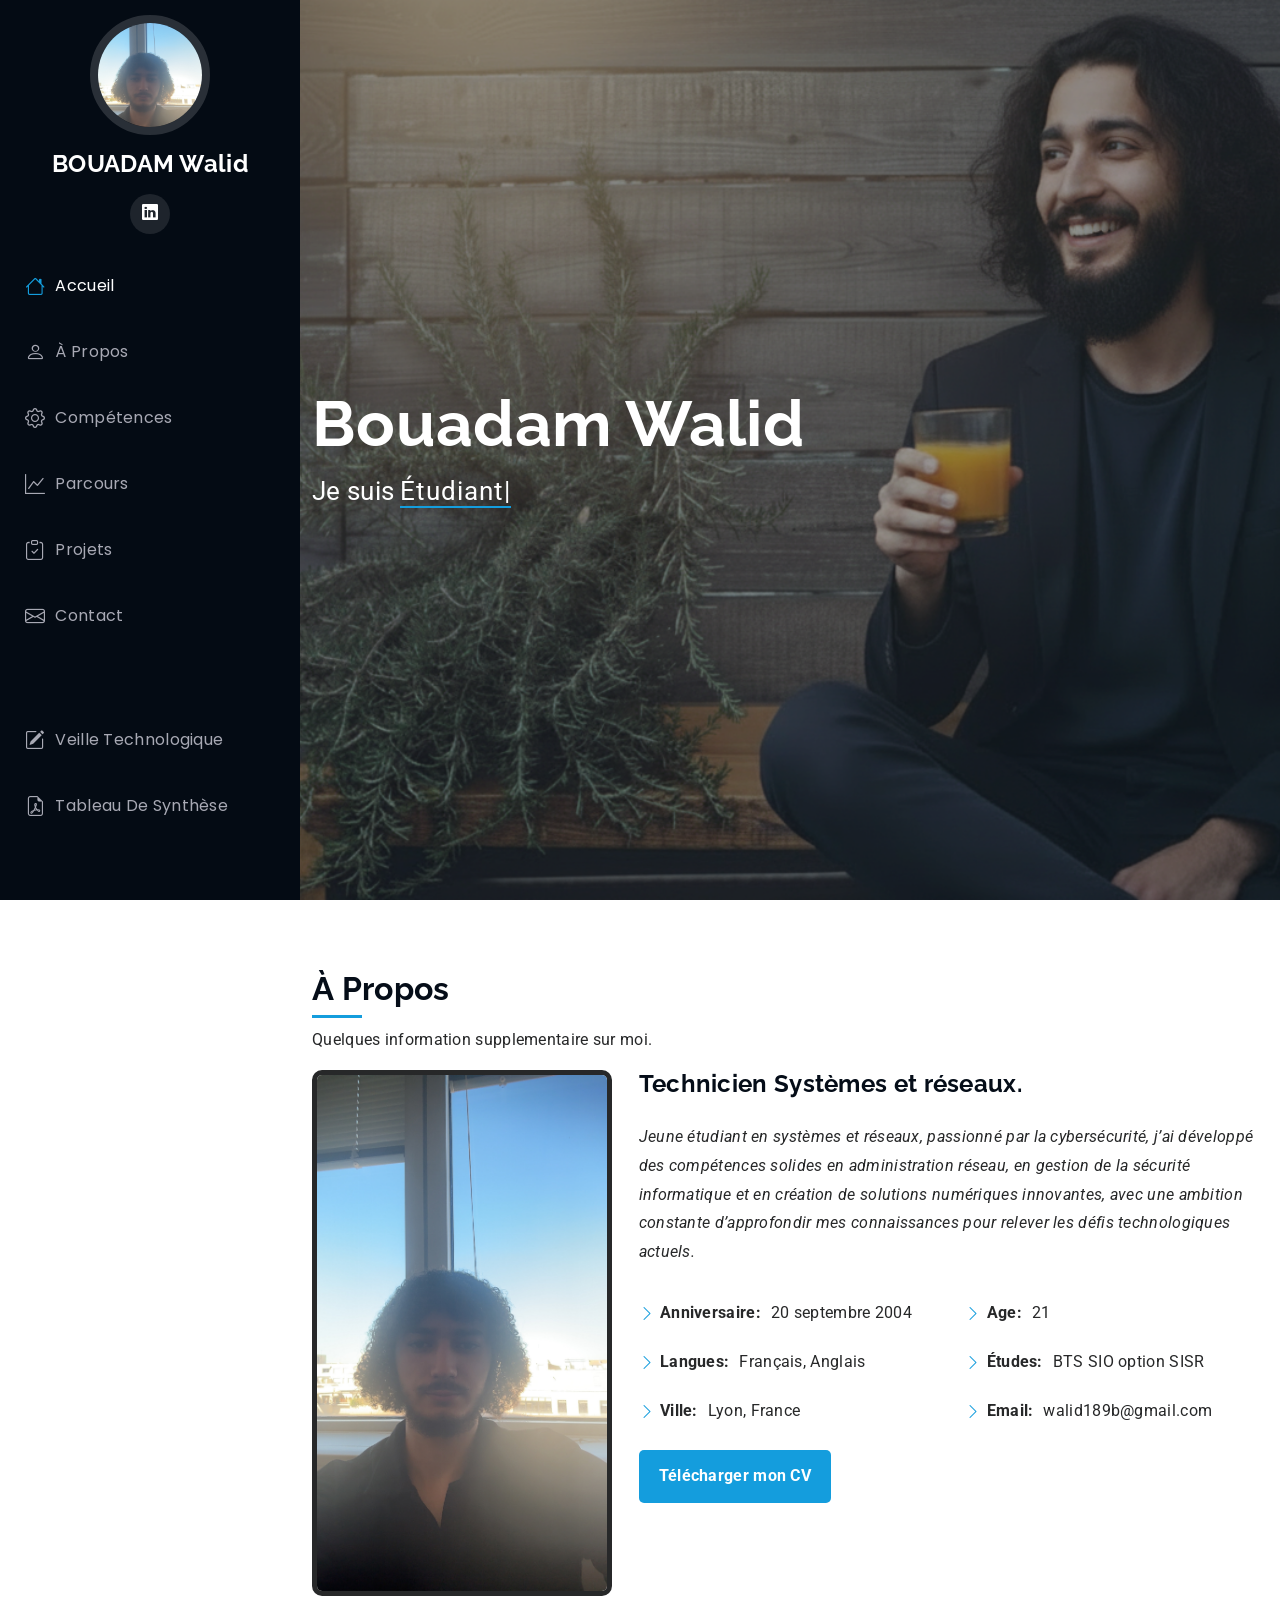
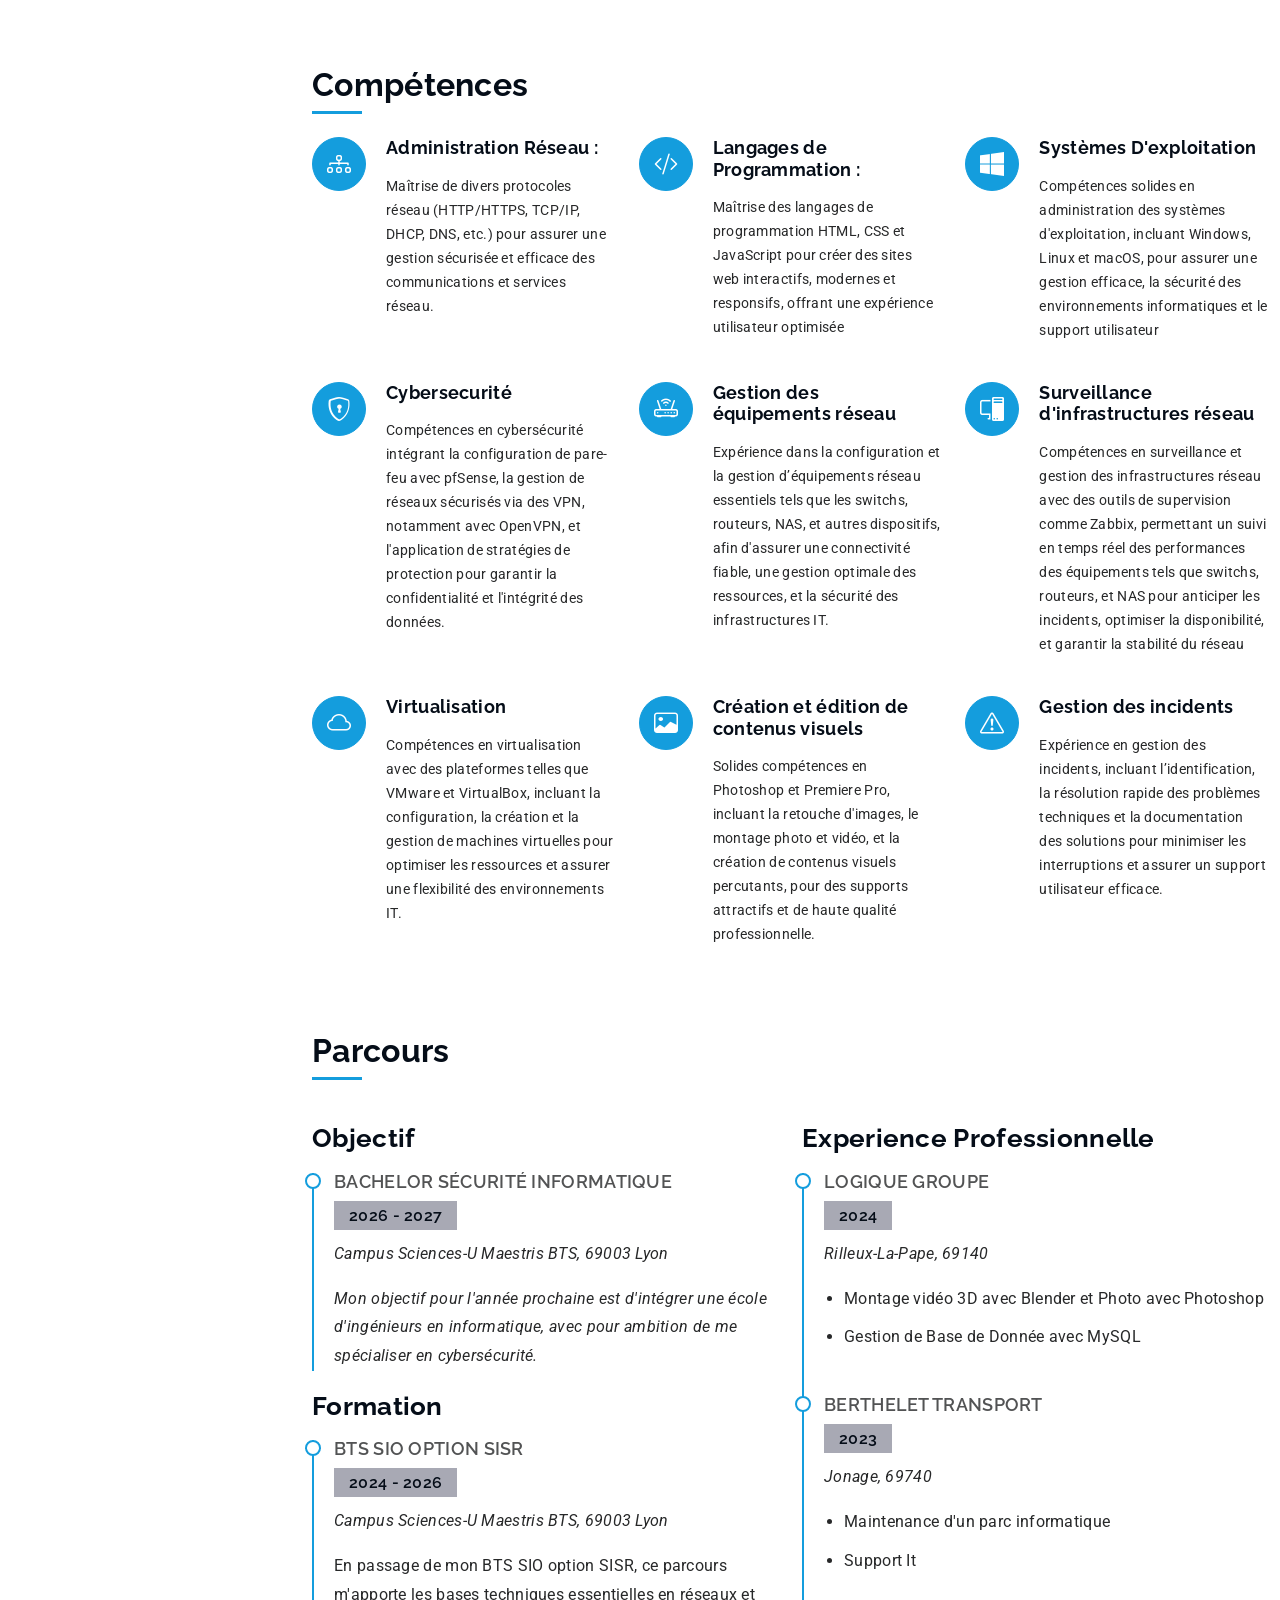
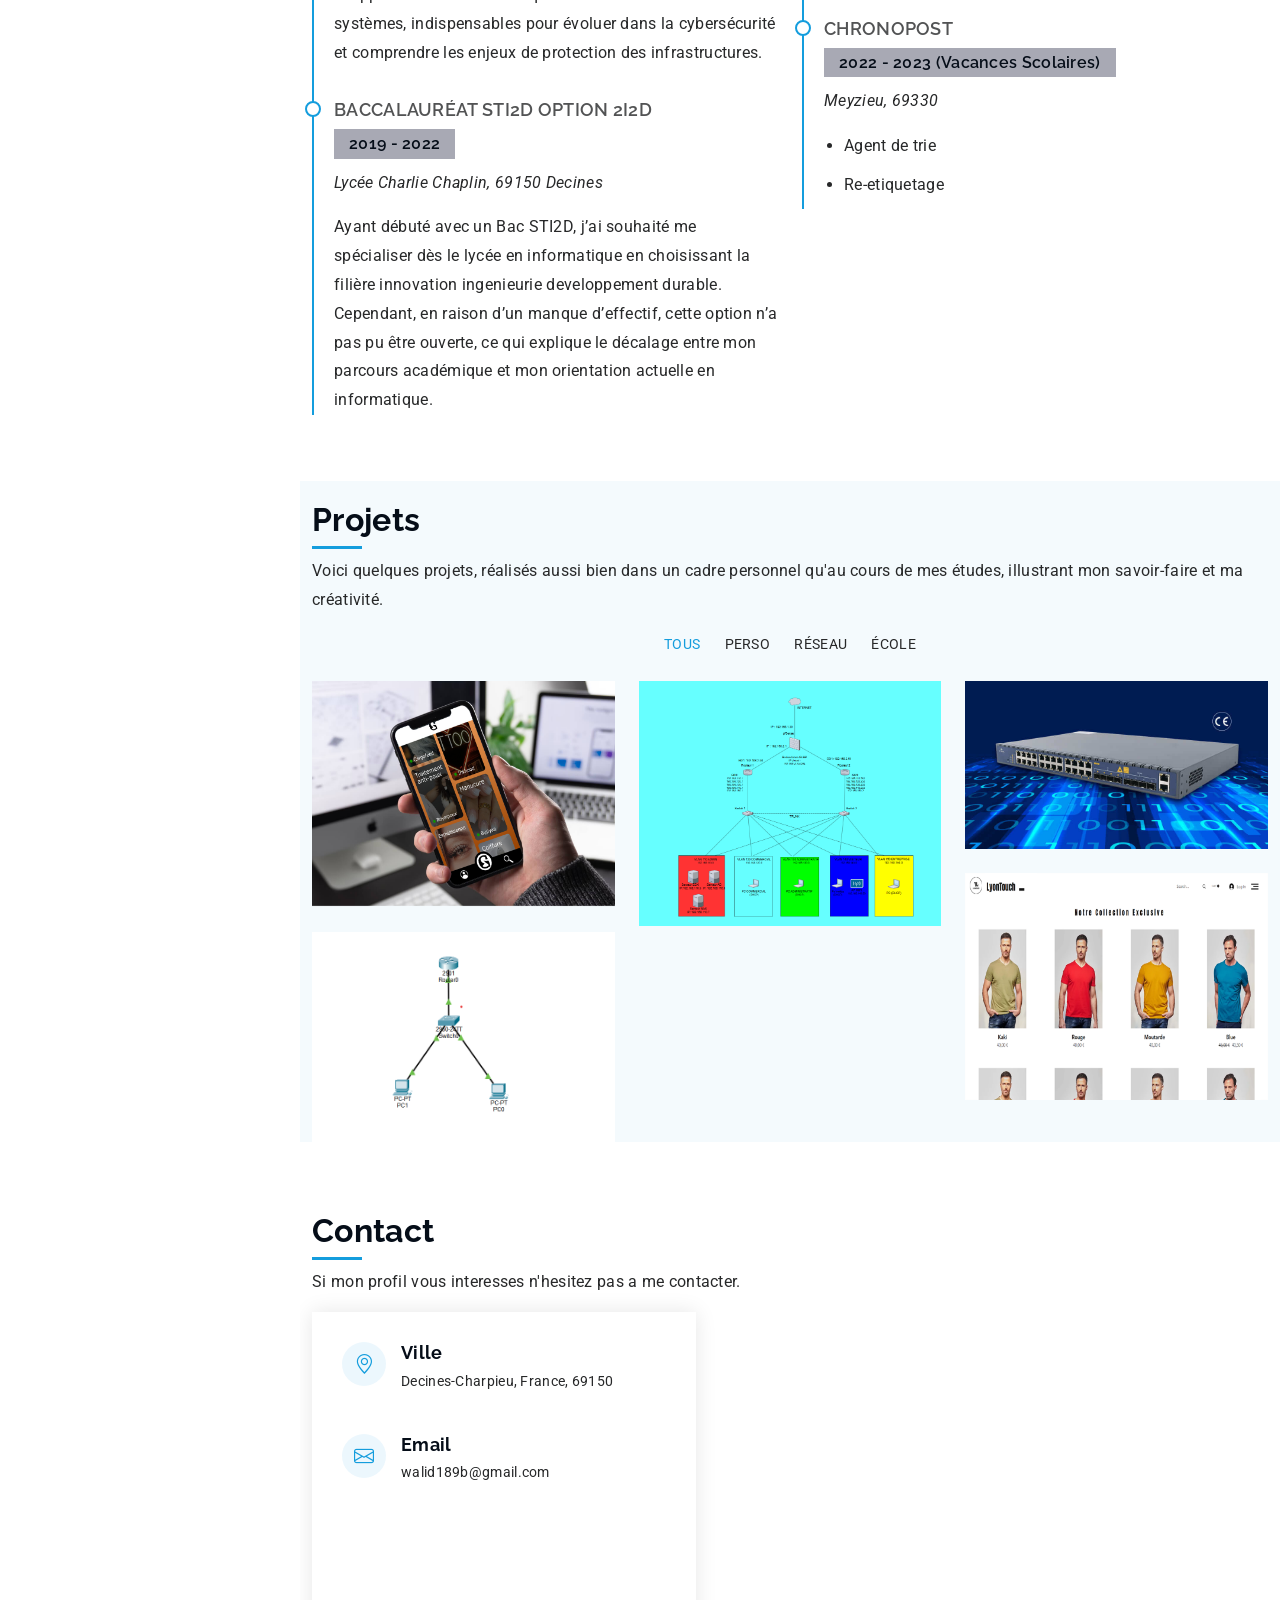
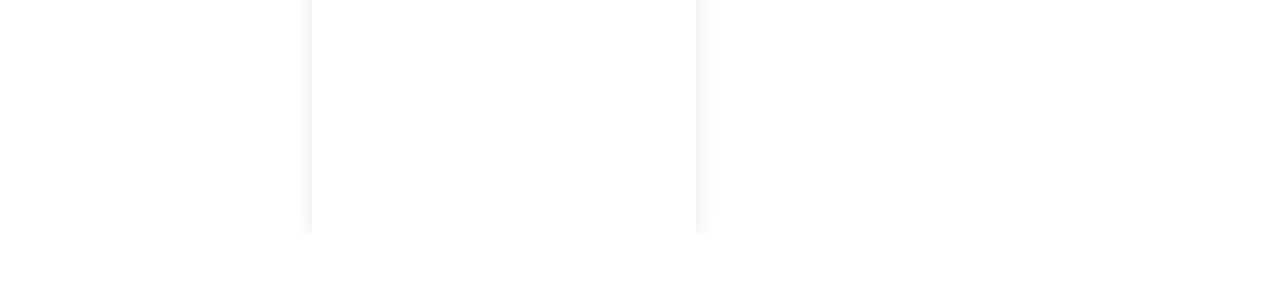
==== index.html @ 15c840f1 "Version finale et propre" ====
<!DOCTYPE html>
<html lang="en">

<head>
  <meta charset="utf-8">
  <meta content="width=device-width, initial-scale=1.0" name="viewport">
  <title>BOUADAM Walid - iPortfolio</title>
  <meta content="" name="description">
  <meta content="" name="keywords">

  <link href="assets/img/BW.jpg" rel="icon">
  <link href="assets/img/apple-touch-icon.png" rel="apple-touch-icon">

  <link href="https://fonts.googleapis.com" rel="preconnect">
  <link href="https://fonts.gstatic.com" rel="preconnect" crossorigin>
  <link href="https://fonts.googleapis.com/css2?family=Roboto:ital,wght@0,100;0,300;0,400;0,500;0,700;0,900;1,100;1,300;1,400;1,500;1,700;1,900&family=Poppins:ital,wght@0,100;0,200;0,300;0,400;0,500;0,600;0,700;0,800;0,900;1,100;1,200;1,300;1,400;1,500;1,600;1,700;1,800;1,900&family=Raleway:ital,wght@0,100;0,200;0,300;0,400;0,500;0,600;0,700;0,800;0,900;1,100;1,200;1,300;1,400;1,500;1,600;1,700;1,800;1,900&display=swap" rel="stylesheet">

  <link href="assets/vendor/bootstrap/css/bootstrap.min.css" rel="stylesheet">
  <link href="assets/vendor/bootstrap-icons/bootstrap-icons.css" rel="stylesheet">
  <link href="assets/vendor/aos/aos.css" rel="stylesheet">
  <link href="assets/vendor/glightbox/css/glightbox.min.css" rel="stylesheet">
  <link href="assets/vendor/swiper/swiper-bundle.min.css" rel="stylesheet">

  <link href="assets/css/main.css" rel="stylesheet">

  </head>

<body class="index-page">

  <header id="header" class="header dark-background d-flex flex-column">
    <i class="header-toggle d-xl-none bi bi-list"></i>

    <div class="profile-img">
      <img src="assets/img/IMG_1260.JPG" alt="Photo de profil Walid Bouadal" class="img-fluid rounded-circle">
    </div>

    <a href="index.html " class="logo d-flex align-items-center justify-content-center">
      <h1 class="sitename">BOUADAM Walid</h1>
    </a>

    <div class="social-links text-center">
     
      <a href="https://www.linkedin.com/in/walid-bouadam-8588a625a/" class="linkedin" target="_blankv"><i class="bi bi-linkedin"></i></a>
    </div>

    <nav id="navmenu" class="navmenu">
      <ul>
        <li><a href="#hero" class="active"><i class="bi bi-house navicon"></i>Accueil</a></li>
        <li><a href="#about"><i class="bi bi-person navicon"></i>À Propos</a></li>
        <li><a href="#services"><i class="bi bi-gear navicon"></i>Compétences</a></li>
        <li><a href="#resume"><i class="bi bi-graph-up navicon"></i>Parcours</a></li>
        <li><a href="#portfolio"><i class="bi bi-clipboard-check navicon"></i>Projets</a></li>
        <li><a href="#contact" class="active"><i class="bi bi-envelope navicon"></i> Contact</a></li>
        <br><br>
        <li><a href="TEST VEILLE.html" class="active"><i class="bi bi-pencil-square navicon"></i> Veille Technologique</a></li>
        <li><a href="assets/img/synthese.pdf.pdf" target="_blank"><i class="bi bi-file-earmark-pdf navicon"></i> Tableau De Synthèse</a></li>
      </ul>
    </nav>

  </header>

  <main class="main">

    <section id="hero" class="hero section dark-background">

      <img src="assets/img/Gemini_Generated_Image_hoxcr3hoxcr3hoxc.png" alt="" data-aos="fade-in" class="">

      <div class="container" data-aos="fade-up" data-aos-delay="100">
        <h2>Bouadam Walid</h2>
        <p>Je suis <span class="typed" data-typed-items="Étudiant, Technicien Réseau, Gamer,"></span><span class="typed-cursor typed-cursor--blink" aria-hidden="true"></span><span class="typed-cursor typed-cursor--blink" aria-hidden="true"></span></p>
      </div>

    </section><section id="about" class="about section">

      <div class="container section-title" data-aos="fade-up">
        <h2>À Propos</h2>
        <p>Quelques information supplementaire sur moi.</p>
      </div><div class="container" data-aos="fade-up" data-aos-delay="100">

        <div class="row gy-4 justify-content-center">
          <div class="col-lg-4">
            <img src="assets/img/IMG_1260.JPG" class="img-fluide" alt="Photo de Walid Bouadam">
          </div>
          <div class="col-lg-8 content">
            <h2>Technicien Systèmes et réseaux.</h2>
            <p class="fst-italic py-3">
              Jeune étudiant en systèmes et réseaux, passionné par la cybersécurité, j’ai développé des compétences solides en administration réseau, en gestion de la sécurité informatique et en création de solutions numériques innovantes, avec une ambition constante d’approfondir mes connaissances pour relever les défis technologiques actuels.
            </p>
            <div class="row">
              <div class="col-lg-6">
                <ul>
                  <li><i class="bi bi-chevron-right"></i> <strong>Anniversaire:</strong> <span>20 septembre 2004</span></li>
                  <li><i class="bi bi-chevron-right"></i> <strong>Langues:</strong> <span>Français, Anglais</span></li>
                  <li><i class="bi bi-chevron-right"></i> <strong>Ville:</strong> <span>Lyon, France</span></li>
                </ul>
                <div class="cv-container" >
                  <a href="assets/img/Cv BOUADAM Walid .pdf.pdf" download="assets/img/Cv BOUADAM Walid .pdf" target="_blank" class="download-btn">Télécharger mon CV</a>
                </div>
              </div>
              <div class="col-lg-6">
                <ul>
                  <li><i class="bi bi-chevron-right"></i> <strong>Age:</strong> <span>21</span></li>
                  <li><i class="bi bi-chevron-right"></i> <strong>Études:</strong> <span>BTS SIO option SISR</span></li>
                  <li><i class="bi bi-chevron-right"></i> <strong>Email:</strong> <span>walid189b@gmail.com</span></li>
                  <div class="cv-container">
                  </div>
                </ul>
              </div>
            </div>
            <p class="py-3">
              
            </p>
          </div>
        </div>

      </div>

    </section><section id="services" class="services section">

      <div class="container section-title" data-aos="fade-up">
        <h2>Compétences</h2>
        
      </div><div class="container">

        <div class="row gy-4">

          <div class="col-lg-4 col-md-6 service-item d-flex" data-aos="fade-up" data-aos-delay="100">
            <div class="icon flex-shrink-0"><i class="bi bi-diagram-3"></i></div>
            <div>
              <h4 class="title"><a class="stretched-link">Administration Réseau :</a></h4>
              <p class="description">Maîtrise de divers protocoles réseau (HTTP/HTTPS, TCP/IP, DHCP, DNS, etc.) pour assurer une gestion sécurisée et efficace des communications et services réseau. 
                </p>
            </div>
          </div>
          <div class="col-lg-4 col-md-6 service-item d-flex" data-aos="fade-up" data-aos-delay="200">
            <div class="icon flex-shrink-0"><i class="bi bi-code-slash"></i></div>
            <div>
              <h4 class="title"><a class="stretched-link">Langages de Programmation :</a></h4>
              <p class="description">Maîtrise des langages de programmation HTML, CSS et JavaScript pour créer des sites web interactifs, modernes et
                 responsifs, offrant une expérience utilisateur optimisée</p>
            </div>
          </div><div class="col-lg-4 col-md-6 service-item d-flex" data-aos="fade-up" data-aos-delay="300">
            <div class="icon flex-shrink-0"><i class="bi bi-windows"></i></div>
            <div>
              <h4 class="title"><a class="stretched-link">Systèmes D'exploitation</a></h4>
              <p class="description">Compétences solides en administration des systèmes d'exploitation, incluant Windows, Linux et macOS, 
                pour assurer une gestion efficace, la sécurité des environnements informatiques et le support utilisateur</p>
            </div>
          </div><div class="col-lg-4 col-md-6 service-item d-flex" data-aos="fade-up" data-aos-delay="400">
            <div class="icon flex-shrink-0"><i class="bi bi-shield-lock"></i></div>
            <div>
              <h4 class="title"><a class="stretched-link">Cybersecurité </a></h4>
              <p class="description">Compétences en cybersécurité intégrant la configuration de pare-feu avec pfSense, la gestion de réseaux sécurisés via des VPN, notamment avec OpenVPN, et l'application de stratégies de 
                protection pour garantir la confidentialité et l'intégrité des données.</p>
            </div>
          </div><div class="col-lg-4 col-md-6 service-item d-flex" data-aos="fade-up" data-aos-delay="500">
            <div class="icon flex-shrink-0"><i class="bi bi-router"></i></div>
            <div>
              <h4 class="title"><a class="stretched-link">Gestion des équipements réseau</a></h4>
              <p class="description">Expérience dans la configuration et la gestion d’équipements réseau essentiels tels que les switchs, routeurs, NAS, et autres dispositifs, afin d'assurer une connectivité fiable, 
                une gestion optimale des ressources, et la sécurité des infrastructures IT.</p>
            </div>
          </div><div class="col-lg-4 col-md-6 service-item d-flex" data-aos="fade-up" data-aos-delay="600">
            <div class="icon flex-shrink-0"><i class="bi bi-pc-display"></i></div>
            <div>
              <h4 class="title"><a class="stretched-link">Surveillance d'infrastructures réseau</a></h4>
              <p class="description">Compétences en surveillance et gestion des infrastructures réseau avec des outils de supervision comme Zabbix, permettant un suivi en temps réel des performances des équipements tels que switchs, 
                routeurs, et NAS pour anticiper les incidents, optimiser la disponibilité, et garantir la stabilité du réseau</p>
            </div>
          </div><div class="col-lg-4 col-md-6 service-item d-flex" data-aos="fade-up" data-aos-delay="500">
            <div class="icon flex-shrink-0"><i class="bi bi-cloud"></i></div>
            <div>
              <h4 class="title"><a class="stretched-link">Virtualisation</a></h4>
              <p class="description">Compétences en virtualisation avec des plateformes telles que VMware et VirtualBox, incluant la configuration, la création et la gestion de machines virtuelles pour optimiser les ressources et 
                assurer une flexibilité des environnements IT.</p>
            </div>
          </div><div class="col-lg-4 col-md-6 service-item d-flex" data-aos="fade-up" data-aos-delay="500">
            <div class="icon flex-shrink-0"><i class="bi bi-image"></i></div>
            <div>
              <h4 class="title"><a class="stretched-link">Création et édition de contenus visuels</a></h4>
              <p class="description">Solides compétences en Photoshop et Premiere Pro, incluant la retouche d'images, le montage photo et vidéo, et la création de contenus visuels percutants, pour des supports attractifs et de
                 haute qualité professionnelle.</p>
            </div>
          </div><div class="col-lg-4 col-md-6 service-item d-flex" data-aos="fade-up" data-aos-delay="500">
            <div class="icon flex-shrink-0"><i class="bi bi-exclamation-triangle"></i></div>
            <div>
              <h4 class="title"><a class="stretched-link">Gestion des incidents </a></h4>
              <p class="description">Expérience en gestion des incidents, incluant l’identification, la résolution rapide des problèmes techniques et la documentation des solutions pour minimiser les interruptions et 
                assurer un support utilisateur efficace.</p>
            </div>
          </div></div>

      </div>

    </section><section id="resume" class="resume section">

      <div class="container section-title" data-aos="fade-up">
        <h2>Parcours</h2>
        
      </div><div class="container">

        <div class="row">

          <div class="col-lg-6" data-aos="fade-up" data-aos-delay="100">
            <h3 class="resume-title">Objectif</h3>

            <div class="resume-item pb-0">
              <h4>Bachelor Sécurité Informatique</h4>
              <h5>2026 - 2027</h5>
              <p><em>Campus Sciences-U Maestris BTS, 69003 Lyon</em></p>
              <p><em>Mon objectif pour l'année prochaine est d'intégrer une école d'ingénieurs en informatique, avec pour ambition de me spécialiser en cybersécurité.</em></p>
              <ul>
                
              </ul>
            </div><h3 class="resume-title">Formation</h3>
            <div class="resume-item">
              <h4>BTS SIO Option SISR</h4>
              <h5>2024 - 2026</h5>
              <p><em>Campus Sciences-U Maestris BTS, 69003 Lyon</em></p>
              <p>En passage de mon BTS SIO option SISR, ce parcours m'apporte les bases techniques essentielles en réseaux et systèmes, indispensables pour évoluer dans la cybersécurité et comprendre les enjeux de protection des infrastructures.</p>
            </div><div class="resume-item">
              <h4>Baccalauréat STI2D option 2I2D</h4>
              <h5>2019 - 2022</h5>
              <p><em>Lycée Charlie Chaplin, 69150 Decines</em></p>
              <p>Ayant débuté avec un Bac STI2D, j’ai souhaité me spécialiser dès le lycée en informatique en choisissant la filière innovation ingenieurie developpement durable. Cependant, en raison d’un manque d’effectif, cette option n’a pas pu être ouverte, ce qui explique le décalage entre mon parcours académique et mon orientation actuelle en informatique.</p>
            </div></div>

          <div class="col-lg-6" data-aos="fade-up" data-aos-delay="200">
            <h3 class="resume-title">Experience Professionnelle</h3>
            <div class="resume-item">
              <h4>Logique groupe </h4>
              <h5>2024</h5>
              <p><em>Rilleux-La-Pape, 69140</em></p>
              <ul>
                <li>Montage vidéo 3D avec Blender et Photo avec Photoshop</li>
                
                <li>Gestion de Base de Donnée avec MySQL</li>
               
              </ul>
            </div><div class="resume-item">
              <h4>Berthelet Transport</h4>
              <h5>2023</h5>
              <p><em>Jonage, 69740</em></p>
              <ul>
                <li>Maintenance d'un parc informatique</li>
                <li>Support It</li>
               
              </ul>
            </div><div class="resume-item">
              <h4>Chronopost</h4>
              <h5>2022 - 2023 (Vacances Scolaires) </h5>
              <p><em>Meyzieu, 69330</em></p>
              <ul>
                <li>Agent de trie</li>
                <li>Re-etiquetage</li>
               
              </ul>
            </div></div>

        </div>

      </div>

    </section><section id="portfolio" class="portfolio section light-background">

      <div class="container section-title" data-aos="fade-up">
        <h2>Projets</h2>
        <p>Voici quelques projets, réalisés aussi bien dans un cadre personnel qu'au cours de mes études, illustrant mon savoir-faire et ma créativité.</p>
      </div><div class="container">

        <div class="isotope-layout" data-default-filter="*" data-layout="masonry" data-sort="original-order">

          <ul class="portfolio-filters isotope-filters" data-aos="fade-up" data-aos-delay="100">
            <li data-filter="*" class="filter-active">Tous</li>
            <li data-filter=".filter-app">Perso</li>
            <li data-filter=".filter-product">Réseau</li>
            <li data-filter=".filter-books">École</li>
          </ul><div class="row gy-4 isotope-container" data-aos="fade-up" data-aos-delay="200">

            <div class="col-lg-4 col-md-6 portfolio-item isotope-item filter-app">
              <div class="portfolio-content h-100">
                <img src="assets/img/gendaaa.png" class="img-fluid" alt="">
                <div class="portfolio-info">
                  <h4>Perso</h4>
                  <p>Développement d'une application mobile de réservation de préstation en ligne.</p>
                  <a href="assets/img/portfolio/app-1.jpg" title="App 1" data-gallery="portfolio-gallery-app" class="glightbox preview-link"></a>
                  <a href="projet-0.html" title="More Details" class="details-link"><i class="bi bi-link-45deg"></i></a>
                </div>
              </div>
            </div><div class="col-lg-4 col-md-6 portfolio-item isotope-item filter-product">
              <div class="portfolio-content h-100">
                <img src="assets/img/pfSense.png" class="img-fluid" alt="">
                <div class="portfolio-info">
                  <h4>Réseau</h4>
                  <p> Configuration d'une infrastructure réseau dans le cadre du projet E5.</p>
                  <a href="assets/img/portfolio/product-1.jpg" title="Product 1" data-gallery="portfolio-gallery-product" class="glightbox preview-link"></a>
                  <a href="projet-1.html" title="More Details" class="details-link"><i class="bi bi-link-45deg"></i></a>
                </div>
              </div>
            </div><div class="col-lg-4 col-md-6 portfolio-item isotope-item filter-product">
              <div class="portfolio-content h-100">
                <img src="assets/img/routeur.jpg" class="img-fluid" alt="">
                <div class="portfolio-info">
                  <h4>Administration Réseaux Cisco</h4>
                  <p>Configuration de switches et routeurs : VLANs, routage inter-VLAN et sécurisation des ports.</p>
                  <a href="assets/img/portfolio/books-1.jpg" title="Cisco" data-gallery="portfolio-gallery-product" class="glightbox preview-link"></a>
                  <a href="projet-2.html" title="More Details" class="details-link"><i class="bi bi-link-45deg"></i></a>
                </div>
              </div>
            </div><div class="col-lg-4 col-md-6 portfolio-item isotope-item filter-books">
              <div class="portfolio-content h-100">
                <img src="assets/img/lyontouch.png" class="img-fluid" alt="">
                <div class="portfolio-info">
                  <h4>École</h4>
                  <p>Réalisation d'un site web fonctionnel dans le cadre du Workshop de l'année dernière.</p>
                  <a href="assets/img/portfolio/books-2.jpg" title="LyonTouch" data-gallery="portfolio-gallery-book" class="glightbox preview-link"></a>
                  <a href="projet-4.html" title="More Details" class="details-link"><i class="bi bi-link-45deg"></i></a>
                </div>
              </div>
            </div><div class="col-lg-4 col-md-6 portfolio-item isotope-item filter-product">
              <div class="portfolio-content h-100">
                <img src="assets/img/reseeau.png" class="img-fluid" alt="">
                <div class="portfolio-info">
                  <h4>Services & Sécurité réseau</h4>
                  <p>Implémentation du DHCP, sécurisation des accès via SSH et filtrage par ACL.</p>
                  <a href="assets/img/portfolio/app-3.jpg" title="Sécurité" data-gallery="portfolio-gallery-product" class="glightbox preview-link"></a>
                  <a href="projet-5.html" title="More Details" class="details-link"><i class="bi bi-link-45deg"></i></a>
                </div>
              </div>
            </div></div></div>

      </div>

    </section><section id="contact" class="contact section">

      <div class="container section-title" data-aos="fade-up">
        <h2>Contact</h2>
        <p>Si mon profil vous interesses n'hesitez pas a me contacter.</p>
      </div><div class="container" data-aos="fade-up" data-aos-delay="100">

        <div class="row gy-4">

          <div class="col-lg-5">

            <div class="info-wrap">
              <div class="info-item d-flex" data-aos="fade-up" data-aos-delay="200">
                <i class="bi bi-geo-alt flex-shrink-0"></i>
                <div>
                  <h3>Ville</h3>
                  <p>Decines-Charpieu, France, 69150</p>
                </div>
              </div><div class="info-item d-flex" data-aos="fade-up" data-aos-delay="400">
                <i class="bi bi-envelope flex-shrink-0"></i>
                <div>
                  <h3>Email </h3>
                  <p>walid189b@gmail.com</p>
                </div>
              </div><iframe src="https://www.google.com/maps/embed?pb=!1m18!1m12!1m3!1d54785.617027147695!2d4.917753898059812!3d45.77596981139274!2m3!1f0!2f0!3f0!3m2!1i1024!2i768!4f13.1!3m3!1m2!1s0x47f4c0cae9da36e3%3A0x408ab2ae4bb18b0!2s69150%20D%C3%A9cines-Charpieu!5e1!3m2!1sfr!2sfr!4v1730113443200!5m2!1sfr!2sfr" frameborder="0" style="border:0; width: 100%; height: 270px;" allowfullscreen="" loading="lazy" referrerpolicy="no-referrer-when-downgrade"></iframe>
            </div>
          </div>

        </div>

      </div>

    </section></main>

  <a href="#" id="scroll-top" class="scroll-top d-flex align-items-center justify-content-center"><i class="bi bi-arrow-up-short"></i></a>

  <div id="preloader"></div>

  <script src="assets/vendor/bootstrap/js/bootstrap.bundle.min.js"></script>
  <script src="assets/vendor/php-email-form/validate.js"></script>
  <script src="assets/vendor/aos/aos.js"></script>
  <script src="assets/vendor/typed.js/typed.umd.js"></script>
  <script src="assets/vendor/purecounter/purecounter_vanilla.js"></script>
  <script src="assets/vendor/waypoints/noframework.waypoints.js"></script>
  <script src="assets/vendor/glightbox/js/glightbox.min.js"></script>
  <script src="assets/vendor/imagesloaded/imagesloaded.pkgd.min.js"></script>
  <script src="assets/vendor/isotope-layout/isotope.pkgd.min.js"></script>
  <script src="assets/vendor/swiper/swiper-bundle.min.js"></script>

  <script src="assets/js/main.js"></script>

</body>

</html>
---- assets/css/main.css ----
/**
* Template Name: iPortfolio
* Template URL: https://bootstrapmade.com/iportfolio-bootstrap-portfolio-websites-template/
* Updated: Jun 29 2024 with Bootstrap v5.3.3
* Author: BootstrapMade.com
* License: https://bootstrapmade.com/license/
*/

/*--------------------------------------------------------------
# Font & Color Variables
# Help: https://bootstrapmade.com/color-system/
--------------------------------------------------------------*/
/* Fonts */
:root {
  --default-font: "Roboto",  system-ui, -apple-system, "Segoe UI", Roboto, "Helvetica Neue", Arial, "Noto Sans", "Liberation Sans", sans-serif, "Apple Color Emoji", "Segoe UI Emoji", "Segoe UI Symbol", "Noto Color Emoji";
  --heading-font: "Raleway",  sans-serif;
  --nav-font: "Poppins",  sans-serif;
}

/* Global Colors - The following color variables are used throughout the website. Updating them here will change the color scheme of the entire website */
:root { 
  --background-color: #ffffff; /* Background color for the entire website, including individual sections */
  --default-color: #272829; /* Default color used for the majority of the text content across the entire website */
  --heading-color: #050d18; /* Color for headings, subheadings and title throughout the website */
  --accent-color: #149ddd; /* Accent color that represents your brand on the website. It's used for buttons, links, and other elements that need to stand out */
  --surface-color: #ffffff; /* The surface color is used as a background of boxed elements within sections, such as cards, icon boxes, or other elements that require a visual separation from the global background. */
  --contrast-color: #ffffff; /* Contrast color for text, ensuring readability against backgrounds of accent, heading, or default colors. */
}

/* Nav Menu Colors - The following color variables are used specifically for the navigation menu. They are separate from the global colors to allow for more customization options */
:root {
  --nav-color: #a8a9b4;  /* The default color of the main navmenu links */
  --nav-hover-color: #ffffff; /* Applied to main navmenu links when they are hovered over or active */
  --nav-mobile-background-color: #040b14; /* Used as the background color for mobile navigation menu */
  --nav-dropdown-background-color: #040b14; /* Used as the background color for dropdown items that appear when hovering over primary navigation items */
  --nav-dropdown-color: #a8a9b4; /* Used for navigation links of the dropdown items in the navigation menu. */
  --nav-dropdown-hover-color: #ffffff; /* Similar to --nav-hover-color, this color is applied to dropdown navigation links when they are hovered over. */
}

/* Color Presets - These classes override global colors when applied to any section or element, providing reuse of the sam color scheme. */

.light-background {
  --background-color: #f4fafd;
  --surface-color: #ffffff;
}

.dark-background {
  --background-color: #040b14;
  --default-color: #ffffff;
  --heading-color: #ffffff;
  --surface-color: #151f2b;
  --contrast-color: #ffffff;
}

/* Smooth scroll */
:root {
  scroll-behavior: smooth;
}

/*--------------------------------------------------------------
# General Styling & Shared Classes
--------------------------------------------------------------*/
body {
  color: var(--default-color);
  background-color: var(--background-color);
  font-family: var(--default-font);
}

a {
  color: var(--accent-color);
  text-decoration: none;
  transition: 0.3s;
}

a:hover {
  color: color-mix(in srgb, var(--accent-color), transparent 25%);
  text-decoration: none;
}

h1,
h2,
h3,
h4,
h5,
h6 {
  color: var(--heading-color);
  font-family: var(--heading-font);
}

/* PHP Email Form Messages
------------------------------*/
.php-email-form .error-message {
  display: none;
  background: #df1529;
  color: #ffffff;
  text-align: left;
  padding: 15px;
  margin-bottom: 24px;
  font-weight: 600;
}

.php-email-form .sent-message {
  display: none;
  color: #ffffff;
  background: #059652;
  text-align: center;
  padding: 15px;
  margin-bottom: 24px;
  font-weight: 600;
}

.php-email-form .loading {
  display: none;
  background: var(--surface-color);
  text-align: center;
  padding: 15px;
  margin-bottom: 24px;
}

.php-email-form .loading:before {
  content: "";
  display: inline-block;
  border-radius: 50%;
  width: 24px;
  height: 24px;
  margin: 0 10px -6px 0;
  border: 3px solid var(--accent-color);
  border-top-color: var(--surface-color);
  animation: php-email-form-loading 1s linear infinite;
}

@keyframes php-email-form-loading {
  0% {
    transform: rotate(0deg);
  }

  100% {
    transform: rotate(360deg);
  }
}

/*--------------------------------------------------------------
# Global Header
--------------------------------------------------------------*/
.header {
  color: var(--default-color);
  background-color: var(--background-color);
  position: fixed;
  top: 0;
  left: 0;
  bottom: 0;
  padding: 0 15px;
  width: 300px;
  transition: all ease-in-out 0.3s;
  overflow-y: auto;
  z-index: 997;
  
}

.header .profile-img img {
  margin: 15px auto;
  display: block;
  width: 120px;
  border-radius: 50%;
  border: 8px solid color-mix(in srgb, var(--default-color), transparent 85%);
  object-fit: cover; 

}

.header .logo {
  line-height: 1;
  margin-bottom: 15px;
}

.header .logo img {
  max-height: 32px;
  margin-right: 8px;
}

.header .logo h1 {
  font-size: 24px;
  margin: 0;
  font-weight: 700;
  color: var(--heading-color);
}

.header .social-links {
  margin: 0 0 20px 0;
}

.header .social-links a {
  font-size: 16px;
  display: inline-flex;
  align-items: center;
  justify-content: center;
  background: color-mix(in srgb, var(--default-color), transparent 90%);
  color: var(--default-color);
  margin: 0 2px;
  border-radius: 50%;
  text-align: center;
  width: 40px;
  height: 40px;
  transition: 0.3s;
}

.header .social-links a:hover {
  color: var(--contrast-color);
  background: var(--accent-color);
}

@media (min-width: 1200px) {

  .header~main,
  .header~#footer {
    margin-left: 300px;
  }
}

@media (max-width: 1199px) {
  .header {
    left: -100%;
  }
}

.header.header-show {
  left: 0;
}

.header .header-toggle {
  color: var(--contrast-color);
  background-color: var(--accent-color);
  font-size: 22px;
  display: flex;
  align-items: center;
  justify-content: center;
  width: 40px;
  height: 40px;
  border-radius: 50%;
  cursor: pointer;
  position: fixed;
  top: 15px;
  right: 15px;
  z-index: 9999;
  transition: background-color 0.3s;
}

.header .header-toggle:hover {
  color: var(--contrast-color);
  background-color: color-mix(in srgb, var(--accent-color) 90%, white 15%);
}

/*--------------------------------------------------------------
# Navigation Menu
--------------------------------------------------------------*/
.mobile-nav-toggle {
  display: none;
}

.navmenu {
  padding: 0;
  z-index: 9997;
}

.navmenu ul {
  list-style: none;
  padding: 0 0 20px 0;
  margin: 0;
}

.navmenu a,
.navmenu a:focus {
  color: var(--nav-color);
  padding: 15px 10px;
  font-family: var(--nav-font);
  font-size: 16px;
  font-weight: 400;
  display: flex;
  align-items: center;
  white-space: nowrap;
  transition: 0.3s;
  width: 100%;
}

.navmenu a .navicon,
.navmenu a:focus .navicon {
  font-size: 20px;
  margin-right: 10px;
}

.navmenu a .toggle-dropdown,
.navmenu a:focus .toggle-dropdown {
  font-size: 12px;
  line-height: 0;
  margin-left: auto;
  width: 30px;
  height: 30px;
  display: flex;
  align-items: center;
  justify-content: center;
  border-radius: 50%;
  transition: 0.3s;
  flex-shrink: 0;
  background-color: color-mix(in srgb, var(--accent-color), transparent 90%);
}

.navmenu a .toggle-dropdown:hover,
.navmenu a:focus .toggle-dropdown:hover {
  background-color: var(--accent-color);
  color: var(--contrast-color);
}

.navmenu a:hover,
.navmenu .active,
.navmenu .active:focus {
  color: var(--nav-hover-color);
}

.navmenu a:hover .navicon,
.navmenu .active .navicon,
.navmenu .active:focus .navicon {
  color: var(--accent-color);
}

.navmenu .active .toggle-dropdown,
.navmenu .active:focus .toggle-dropdown {
  background-color: var(--accent-color);
  color: var(--contrast-color);
  transform: rotate(180deg);
}

.navmenu .dropdown {
  display: block;
}

.navmenu .dropdown a,
.navmenu .dropdown a:focus {
  color: --nav-dropdown-color;
}

.navmenu .dropdown a:hover,
.navmenu .dropdown .active,
.navmenu .dropdown .active:focus {
  color: var(--nav-dropdown-hover-color);
}

.navmenu .dropdown ul {
  position: static;
  display: none;
  z-index: 99;
  padding: 5px 10px;
  margin: 5px 10px;
  background-color: var(--nav-dropdown-background-color);
  border: 1px solid color-mix(in srgb, var(--default-color), transparent 90%);
  box-shadow: none;
  transition: all 0.5s ease-in-out;
}

.navmenu .dropdown ul ul {
  background-color: rgba(33, 37, 41, 0.1);
}

.navmenu .dropdown>.dropdown-active {
  display: block;
  background-color: rgba(33, 37, 41, 0.03);
}

/*--------------------------------------------------------------
# Global Footer
--------------------------------------------------------------*/
.footer {
  color: var(--default-color);
  background-color: var(--background-color);
  font-size: 14px;
  
  position: relative;
  border-top: 1px solid color-mix(in srgb, var(--default-color), transparent 90%);
}

.footer .copyright p {
  margin-bottom: 0;
}

.footer .credits {
  margin-top: 4px;
  font-size: 13px;
  text-align: center;
}

/*--------------------------------------------------------------
# Preloader
--------------------------------------------------------------*/
#preloader {
  position: fixed;
  inset: 0;
  z-index: 999999;
  overflow: hidden;
  background: var(--background-color);
  transition: all 0.6s ease-out;
}

#preloader:before {
  content: "";
  position: fixed;
  top: calc(50% - 30px);
  left: calc(50% - 30px);
  border: 6px solid #ffffff;
  border-color: var(--accent-color) transparent var(--accent-color) transparent;
  border-radius: 50%;
  width: 60px;
  height: 60px;
  animation: animate-preloader 1.5s linear infinite;
}

@keyframes animate-preloader {
  0% {
    transform: rotate(0deg);
  }

  100% {
    transform: rotate(360deg);
  }
}

/*--------------------------------------------------------------
# Scroll Top Button
--------------------------------------------------------------*/
.scroll-top {
  position: fixed;
  visibility: hidden;
  opacity: 0;
  right: 15px;
  bottom: -15px;
  z-index: 99999;
  background-color: var(--accent-color);
  width: 44px;
  height: 44px;
  border-radius: 50px;
  transition: all 0.4s;
}

.scroll-top i {
  font-size: 24px;
  color: var(--contrast-color);
  line-height: 0;
}

.scroll-top:hover {
  background-color: color-mix(in srgb, var(--accent-color), transparent 20%);
  color: var(--contrast-color);
}

.scroll-top.active {
  visibility: visible;
  opacity: 1;
  bottom: 15px;
}

/*--------------------------------------------------------------
# Disable aos animation delay on mobile devices
--------------------------------------------------------------*/
@media screen and (max-width: 768px) {
  [data-aos-delay] {
    transition-delay: 0 !important;
  }
}

/*--------------------------------------------------------------
# Global Page Titles & Breadcrumbs
--------------------------------------------------------------*/
.page-title {
  color: var(--default-color);
  background-color: var(--background-color);
  padding-top: 10px;
  position: relative;
  padding-top: 20px;
}

.page-title h1 {
  font-size: 24px;
  font-weight: 700;
}

.page-title .breadcrumbs ol {
  display: flex;
  flex-wrap: wrap;
  list-style: none;
  padding: 0;
  margin: 0;
  font-size: 14px;
  font-weight: 400;
}

.page-title .breadcrumbs ol li+li {
  padding-left: 10px;
}

.page-title .breadcrumbs ol li+li::before {
  content: "/";
  display: inline-block;
  padding-right: 10px;
  color: color-mix(in srgb, var(--default-color), transparent 70%);
}

/*--------------------------------------------------------------
# Global Sections
--------------------------------------------------------------*/
section,
.section {
  color: var(--default-color);
  background-color: var(--background-color);
  padding-top: 20px;
  margin-bottom: 50px;
 
  overflow: clip;
}

/*--------------------------------------------------------------
# Global Section Titles
--------------------------------------------------------------*/
.section-title {
  padding-bottom: 15px;
  position: relative;
}

.section-title h2 {
  font-size: 32px;
  font-weight: 700;
  padding-bottom: 10px;
  position: relative;
}

.section-title h2:after {
  content: "";
  position: absolute;
  display: block;
  width: 50px;
  height: 3px;
  background: var(--accent-color);
  left: 0;
  bottom: 0;
}

.section-title p {
  margin-bottom: 0;
}

/*--------------------------------------------------------------
# Hero Section
--------------------------------------------------------------*/
.hero {
  width: 100%;
  min-height: 100vh;
  position: relative;
  padding: 80px 0;
  display: flex;
  align-items: center;
  justify-content: center;
}

.hero img {
  position: absolute;
  inset: 0;
  display: block;
  width: 100%;
  height: 100%;
  object-fit: cover;
  z-index: 1;
}

.hero:before {
  content: "";
  background: color-mix(in srgb, var(--background-color), transparent 70%);
  position: absolute;
  inset: 0;
  z-index: 2;
}

.hero .container {
  position: relative;
  z-index: 3;
}

.hero h2 {
  margin: 0;
  font-size: 64px;
  font-weight: 700;
}

.hero p {
  margin: 5px 0 0 0;
  font-size: 26px;
}

.hero p span {
  letter-spacing: 1px;
  border-bottom: 2px solid var(--accent-color);
}

.hero .social-links {
  margin-top: 25px;
}

.hero .social-links a {
  font-size: 24px;
  display: inline-block;
  color: color-mix(in srgb, var(--default-color), transparent 50%);
  line-height: 1;
  margin-right: 20px;
  transition: 0.3s;
}

.hero .social-links a:hover {
  color: var(--accent-color);
}

@media (max-width: 768px) {
  .hero h2 {
    font-size: 32px;
  }

  .hero p {
    font-size: 20px;
  }
}

/*--------------------------------------------------------------
# About Section
--------------------------------------------------------------*/
.about .content h2 {
  font-weight: 700;
  font-size: 24px;
}

.about .content ul {
  list-style: none;
  padding: 0;
}

.about .content ul li {
  margin-bottom: 20px;
  display: flex;
  align-items: center;
}

.about .content ul strong {
  margin-right: 10px;
}

.about .content ul i {
  font-size: 16px;
  margin-right: 5px;
  color: var(--accent-color);
  line-height: 0;
}

/*--------------------------------------------------------------
# Stats Section
--------------------------------------------------------------*/
.stats .stats-item {
  padding: 30px;
  width: 100%;
}

.stats .stats-item i {
  color: var(--accent-color);
  display: block;
  font-size: 44px;
  float: left;
  line-height: 0;
}

.stats .stats-item .purecounter {
  color: var(--heading-color);
  font-size: 48px;
  line-height: 40px;
  display: block;
  font-weight: 700;
  margin-left: 60px;
}

.stats .stats-item p {
  color: color-mix(in srgb, var(--default-color), transparent 40%);
  padding: 15px 0 0 0;
  margin: 0 0 0 60px;
  font-family: var(--heading-font);
  font-size: 14px;
}

/*--------------------------------------------------------------
# Skills Section
--------------------------------------------------------------*/
.skills .progress {
  height: 60px;
  display: block;
  background: none;
  border-radius: 0;
}

.skills .progress .skill {
  color: var(--heading-color);
  padding: 0;
  margin: 0 0 6px 0;
  text-transform: uppercase;
  display: block;
  font-weight: 600;
  font-family: var(--heading-font);
}

.skills .progress .skill .val {
  float: right;
  font-style: normal;
}

.skills .progress-bar-wrap {
  background: color-mix(in srgb, var(--default-color), transparent 90%);
  height: 10px;
}

.skills .progress-bar {
  width: 1px;
  height: 10px;
  transition: 0.9s;
  background-color: var(--accent-color);
}

/*--------------------------------------------------------------
# Resume Section
--------------------------------------------------------------*/
.resume .resume-title {
  color: var(--heading-color);
  font-size: 26px;
  font-weight: 700;
  margin-top: 20px;
  margin-bottom: 20px;
}

.resume .resume-item {
  padding: 0 0 20px 20px;
  margin-top: -2px;
  border-left: 2px solid var(--accent-color);
  position: relative;
}

.resume .resume-item h4 {
  line-height: 18px;
  font-size: 18px;
  font-weight: 600;
  text-transform: uppercase;
  color: color-mix(in srgb, var(--default-color), transparent 20%);
  margin-bottom: 10px;
}

.resume .resume-item h5 {
  font-size: 16px;
  padding: 5px 15px;
  display: inline-block;
  font-weight: 600;
  margin-bottom: 10px;
  background-color: #a8a9b4;
}

.resume .resume-item ul {
  padding-left: 20px;
}

.resume .resume-item ul li {
  padding-bottom: 10px;
}

.resume .resume-item:last-child {
  padding-bottom: 0;
}

.resume .resume-item::before {
  content: "";
  position: absolute;
  width: 16px;
  height: 16px;
  border-radius: 50px;
  left: -9px;
  top: 0;
  background: var(--background-color);
  border: 2px solid var(--accent-color);
}

/*--------------------------------------------------------------
# Portfolio Section
--------------------------------------------------------------*/
.portfolio .portfolio-filters {
  padding: 0;
  margin: 0 auto 20px auto;
  list-style: none;
  text-align: center;
}

.portfolio .portfolio-filters li {
  cursor: pointer;
  display: inline-block;
  padding: 0;
  font-size: 14px;
  font-weight: 400;
  margin: 0 10px;
  line-height: 1;
  text-transform: uppercase;
  margin-bottom: 10px;
  transition: all 0.3s ease-in-out;
}

.portfolio .portfolio-filters li:hover,
.portfolio .portfolio-filters li.filter-active {
  color: var(--accent-color);
}

.portfolio .portfolio-filters li:first-child {
  margin-left: 0;
}

.portfolio .portfolio-filters li:last-child {
  margin-right: 0;
}

@media (max-width: 575px) {
  .portfolio .portfolio-filters li {
    font-size: 14px;
    margin: 0 5px;
  }
}

.portfolio .portfolio-content {
  position: relative;
  overflow: hidden;
}

.portfolio .portfolio-content img {
  transition: 0.3s;
}

.portfolio .portfolio-content .portfolio-info {
  opacity: 0;
  position: absolute;
  inset: 0;
  z-index: 3;
  transition: all ease-in-out 0.3s;
  background: rgba(0, 0, 0, 0.6);
  padding: 15px;
}

.portfolio .portfolio-content .portfolio-info h4 {
  font-size: 14px;
  padding: 5px 10px;
  font-weight: 400;
  color: #ffffff;
  display: inline-block;
  background-color: var(--accent-color);
}

.portfolio .portfolio-content .portfolio-info p {
  position: absolute;
  bottom: 38px;
  text-align: center;
  display: inline-block;
  left: 0;
  right: 0;
  font-size: 20px;
  font-weight: 400;
  color: rgba(255, 255, 255, 0.8);
}

.portfolio .portfolio-content .portfolio-info .preview-link,
.portfolio .portfolio-content .portfolio-info .details-link {
  position: absolute;
  left: calc(50% - 40px);
  font-size: 26px;
  top: calc(50% - 14px);
  color: #fff;
  transition: 0.3s;
  line-height: 1.2;
}

.portfolio .portfolio-content .portfolio-info .preview-link:hover,
.portfolio .portfolio-content .portfolio-info .details-link:hover {
  color: var(--accent-color);
}

.portfolio .portfolio-content .portfolio-info .details-link {
  left: 50%;
  font-size: 34px;
  line-height: 0;
}

.portfolio .portfolio-content:hover .portfolio-info {
  opacity: 1;
}

.portfolio .portfolio-content:hover img {
  transform: scale(1.1);
}

/*--------------------------------------------------------------
# Services Section
--------------------------------------------------------------*/
.services .service-item {
  position: relative;
}

.services .service-item .icon {
  background: var(--accent-color);
  display: flex;
  align-items: center;
  justify-content: center;
  width: 54px;
  height: 54px;
  border-radius: 50%;
  transition: 0.5s;
  border: 1px solid var(--accent-color);
  margin-right: 20px;
}

.services .service-item .icon i {
  color: var(--contrast-color);
  font-size: 24px;
  line-height: 0;
}

.services .service-item:hover .icon {
  background: var(--surface-color);
}

.services .service-item:hover .icon i {
  color: var(--accent-color);
}

.services .service-item .title {
  font-weight: 700;
  margin-bottom: 15px;
  font-size: 18px;
}

.services .service-item .title a {
  color: var(--heading-color);
}

.services .service-item .title a:hover {
  color: var(--accent-color);
}

.services .service-item .description {
  line-height: 24px;
  font-size: 14px;
}

/*--------------------------------------------------------------
# Testimonials Section
--------------------------------------------------------------*/
.testimonials .testimonials-carousel,
.testimonials .testimonials-slider {
  overflow: hidden;
}

.testimonials .testimonial-item {
  box-sizing: content-box;
  text-align: center;
  min-height: 320px;
}

.testimonials .testimonial-item .testimonial-img {
  width: 90px;
  border-radius: 50%;
  margin: 0 auto;
}

.testimonials .testimonial-item h3 {
  font-size: 18px;
  font-weight: bold;
  margin: 10px 0 5px 0;
}

.testimonials .testimonial-item h4 {
  font-size: 14px;
  color: color-mix(in srgb, var(--default-color), transparent 20%);
  margin: 0;
}

.testimonials .testimonial-item .quote-icon-left,
.testimonials .testimonial-item .quote-icon-right {
  color: color-mix(in srgb, var(--accent-color), transparent 40%);
  font-size: 26px;
  line-height: 0;
}

.testimonials .testimonial-item .quote-icon-left {
  display: inline-block;
  left: -5px;
  position: relative;
}

.testimonials .testimonial-item .quote-icon-right {
  display: inline-block;
  right: -5px;
  position: relative;
  top: 10px;
  transform: scale(-1, -1);
}

.testimonials .testimonial-item p {
  font-style: italic;
  margin: 0 15px 15px 15px;
  padding: 20px;
  background-color: var(--surface-color);
  position: relative;
  margin-bottom: 35px;
  border-radius: 6px;
  box-shadow: 0px 2px 15px rgba(0, 0, 0, 0.1);
}

.testimonials .testimonial-item p::after {
  content: "";
  width: 0;
  height: 0;
  border-top: 20px solid var(--surface-color);
  border-right: 20px solid transparent;
  border-left: 20px solid transparent;
  position: absolute;
  bottom: -20px;
  left: calc(50% - 20px);
}

.testimonials .swiper-wrapper {
  height: auto;
}

.testimonials .swiper-pagination {
  margin-top: 40px;
  position: relative;
}

.testimonials .swiper-pagination .swiper-pagination-bullet {
  width: 12px;
  height: 12px;
  background-color: var(--background-color);
  opacity: 1;
  border: 1px solid var(--accent-color);
}

.testimonials .swiper-pagination .swiper-pagination-bullet-active {
  background-color: var(--accent-color);
}

/*--------------------------------------------------------------
# Contact Section
--------------------------------------------------------------*/
.contact .info-wrap {
  background-color: var(--surface-color);
  box-shadow: 0px 0px 20px rgba(0, 0, 0, 0.1);
  padding: 30px;
}

@media (max-width: 575px) {
  .contact .info-wrap {
    padding: 20px;
  }
}

.contact .info-item {
  margin-bottom: 40px;
}

.contact .info-item i {
  font-size: 20px;
  color: var(--accent-color);
  background: color-mix(in srgb, var(--accent-color), transparent 92%);
  width: 44px;
  height: 44px;
  display: flex;
  justify-content: center;
  align-items: center;
  border-radius: 50px;
  transition: all 0.3s ease-in-out;
  margin-right: 15px;
}

.contact .info-item h3 {
  padding: 0;
  font-size: 18px;
  font-weight: 700;
  margin-bottom: 5px;
}

.contact .info-item p {
  padding: 0;
  margin-bottom: 0;
  font-size: 14px;
}

.contact .info-item:hover i {
  background: var(--accent-color);
  color: var(--contrast-color);
}

.contact .php-email-form {
  background-color: var(--surface-color);
  height: 100%;
  padding: 30px;
  box-shadow: 0px 0px 20px rgba(0, 0, 0, 0.1);
}

@media (max-width: 575px) {
  .contact .php-email-form {
    padding: 20px;
  }
}

.contact .php-email-form input[type=text],
.contact .php-email-form input[type=email],
.contact .php-email-form textarea {
  font-size: 14px;
  padding: 10px 15px;
  box-shadow: none;
  border-radius: 0;
  color: var(--default-color);
  background-color: var(--surface-color);
  border-color: color-mix(in srgb, var(--default-color), transparent 80%);
}

.contact .php-email-form input[type=text]:focus,
.contact .php-email-form input[type=email]:focus,
.contact .php-email-form textarea:focus {
  border-color: var(--accent-color);
}

.contact .php-email-form input[type=text]::placeholder,
.contact .php-email-form input[type=email]::placeholder,
.contact .php-email-form textarea::placeholder {
  color: color-mix(in srgb, var(--default-color), transparent 70%);
}

.contact .php-email-form button[type=submit] {
  color: var(--contrast-color);
  background: var(--accent-color);
  border: 0;
  padding: 10px 30px;
  transition: 0.4s;
  border-radius: 50px;
}

.contact .php-email-form button[type=submit]:hover {
  background: color-mix(in srgb, var(--accent-color), transparent 25%);
}

/*--------------------------------------------------------------
# Portfolio Details Section
--------------------------------------------------------------*/
.portfolio-details .portfolio-details-slider img {
  width: 100%;
}

.portfolio-details .portfolio-details-slider .swiper-pagination {
  margin-top: 20px;
  position: relative;
}

.portfolio-details .portfolio-details-slider .swiper-pagination .swiper-pagination-bullet {
  width: 12px;
  height: 12px;
  background-color: color-mix(in srgb, var(--default-color), transparent 85%);
  opacity: 1;
}

.portfolio-details .portfolio-details-slider .swiper-pagination .swiper-pagination-bullet-active {
  background-color: var(--accent-color);
}

.portfolio-details .portfolio-info {
  padding: 30px;
  box-shadow: 0px 0 30px rgba(0, 0, 0, 0.1);
}

.portfolio-details .portfolio-info h3 {
  font-size: 22px;
  font-weight: 700;
  margin-bottom: 20px;
  padding-bottom: 20px;
  border-bottom: 1px solid color-mix(in srgb, var(--default-color), transparent 85%);
}

.portfolio-details .portfolio-info ul {
  list-style: none;
  padding: 0;
  font-size: 15px;
}

.portfolio-details .portfolio-info ul li+li {
  margin-top: 10px;
}

.portfolio-details .portfolio-description {
  padding-top: 30px;
}

.portfolio-details .portfolio-description h2 {
  font-size: 26px;
  font-weight: 700;
  margin-bottom: 20px;
}

.portfolio-details .portfolio-description p {
  padding: 0;
  color: color-mix(in srgb, var(--default-color), transparent 30%);
}

/*--------------------------------------------------------------
# Service Details Section
--------------------------------------------------------------*/
.service-details .services-list {
  padding: 10px 30px;
  border: 1px solid color-mix(in srgb, var(--default-color), transparent 90%);
  margin-bottom: 20px;
}

.service-details .services-list a {
  display: block;
  line-height: 1;
  padding: 8px 0 8px 15px;
  border-left: 3px solid color-mix(in srgb, var(--default-color), transparent 70%);
  margin: 20px 0;
  color: color-mix(in srgb, var(--default-color), transparent 20%);
  transition: 0.3s;
}

.service-details .services-list a.active {
  color: var(--heading-color);
  font-weight: 700;
  border-color: var(--accent-color);
}

.service-details .services-list a:hover {
  border-color: var(--accent-color);
}

.service-details .services-img {
  margin-bottom: 20px;
}

.service-details h3 {
  font-size: 26px;
  font-weight: 700;
}

.service-details h4 {
  font-size: 20px;
  font-weight: 700;
}

.service-details p {
  font-size: 15px;
}

.service-details ul {
  list-style: none;
  padding: 0;
  font-size: 15px;
}

.service-details ul li {
  padding: 5px 0;
  display: flex;
  align-items: center;
}

.service-details ul i {
  font-size: 20px;
  margin-right: 8px;
  color: var(--accent-color);
}

/*--------------------------------------------------------------
# Starter Section Section
--------------------------------------------------------------*/
.starter-section {
  background-color: #000000;
  
  /* Add your styles here */
}
.cv-container {
  display: flex;
  align-items: center;
  gap: 15px;
  margin-top: 25px;
  
}

.download-btn {
  background-color: #149ddd;
  color: white;
  padding: 12px 20px;
  font-size: 16px;
  font-weight: bold;
  text-decoration: none;
  border-radius: 5px;
  transition: background-color 0.3s ease;
  cursor: pointer;
  
   }

   .download-btn:hover {
    background-color: #0678b1; /* Change la couleur d'arrière-plan au survol */
    color: white; /* Fixe la couleur du texte au blanc même au survol */
    text-decoration: none; /* Assure qu'il n'y a pas de soulignement */

  }

  .pdf-container {
    padding-left: 450px;
    padding-right: 150px;
    padding-bottom: 50px;
  }

  .img-fluide {
    max-width: 90%;
    height: auto;
    border-radius: 30%;
    border-color: #040b14;
    border: 5px solid;

  }

  .couleur {
    color: #fff;
  }

  .placement {
    padding-right: 20px;
  }
  .grid {
    display: grid;
    grid-template-columns: repeat(auto-fit, minmax(290px, 1fr));
    gap: 20px;
    margin-top: 50px;
    justify-content: center;
    max-width: 950px;
    margin: 30px auto;
  }
  
  .card {
    position: relative;
    overflow: hidden;
    border-radius: 10px;
    text-decoration: none;
    display: block;
    box-shadow: 0 0 10px rgba(0,0,0,0.1);
    transition: transform 0.2s ease;
  }
  
  .card:hover {
    transform: scale(1.03);
  }
  
  .card img {
    width: 100%;
    height: 320px;
    object-fit: cover;
    display: block;
    filter: brightness(0.6);
    transition: 0.3s ease;
  }
  
  .card:hover img {
    filter: brightness(1);
  }
  
  .card-text {
    position: absolute;
    bottom: 15px;
    left: 15px;
    color: white;
  }
  
  .card-text h3 {
    margin: 0;
    font-size: 18px;
  }
  
  .card-text p {
    margin: 5px 0 0;
    font-size: 14px;
    color: #00ffd8;
  }
  
  .COULEER {
    color: #fff;
    text-shadow: 
    -0.5px -0.5px 0 black,  
     0.5px -0.5px 0 black,
    -0.5px  0.5px 0 black,
     0.5px  0.5px 0 black;
  }
  


  body {
    font-family: 'Open Sans', sans-serif;
  }
 
  body {
    font-family: 'Segoe UI', 'Roboto', 'Open Sans', sans-serif;
    font-size: 16px;
    line-height: 1.8;          /* ↕️ Espace entre les lignes */
    letter-spacing: 0.3px;     /* 🅰 Espace entre les lettres */
    color: #333;
  }
  .veille-page {
    font-family: 'Open Sans', sans-serif;
    font-size: 16px;
    line-height: 1.8;
    letter-spacing: 0.3px;
    color: #333;
  }
  .veille-page h2 {
    font-family: 'Poppins', sans-serif;
    font-weight: 600;
    font-size: 24px;
    letter-spacing: 1px;
    line-height: 1.4;
    color: #00bcd4;
    margin-bottom: 10px;
  }
  
  /* AJOUT POUR CORRIGER LA TAILLE EXCESIVE DES PHOTOS DE PROFIL */

/* 1. Corrige la taille de la photo dans la barre latérale */
.header .profile-img img {
  width: 120px !important; 
  height: 120px !important;
  object-fit: cover;
  border-radius: 50%;
}

/* 2. Corrige la taille de la photo dans la section À Propos */
.about .col-lg-4 img {
  max-width: 300px !important;
  height: auto !important;
  border-radius: 10px !important;
}
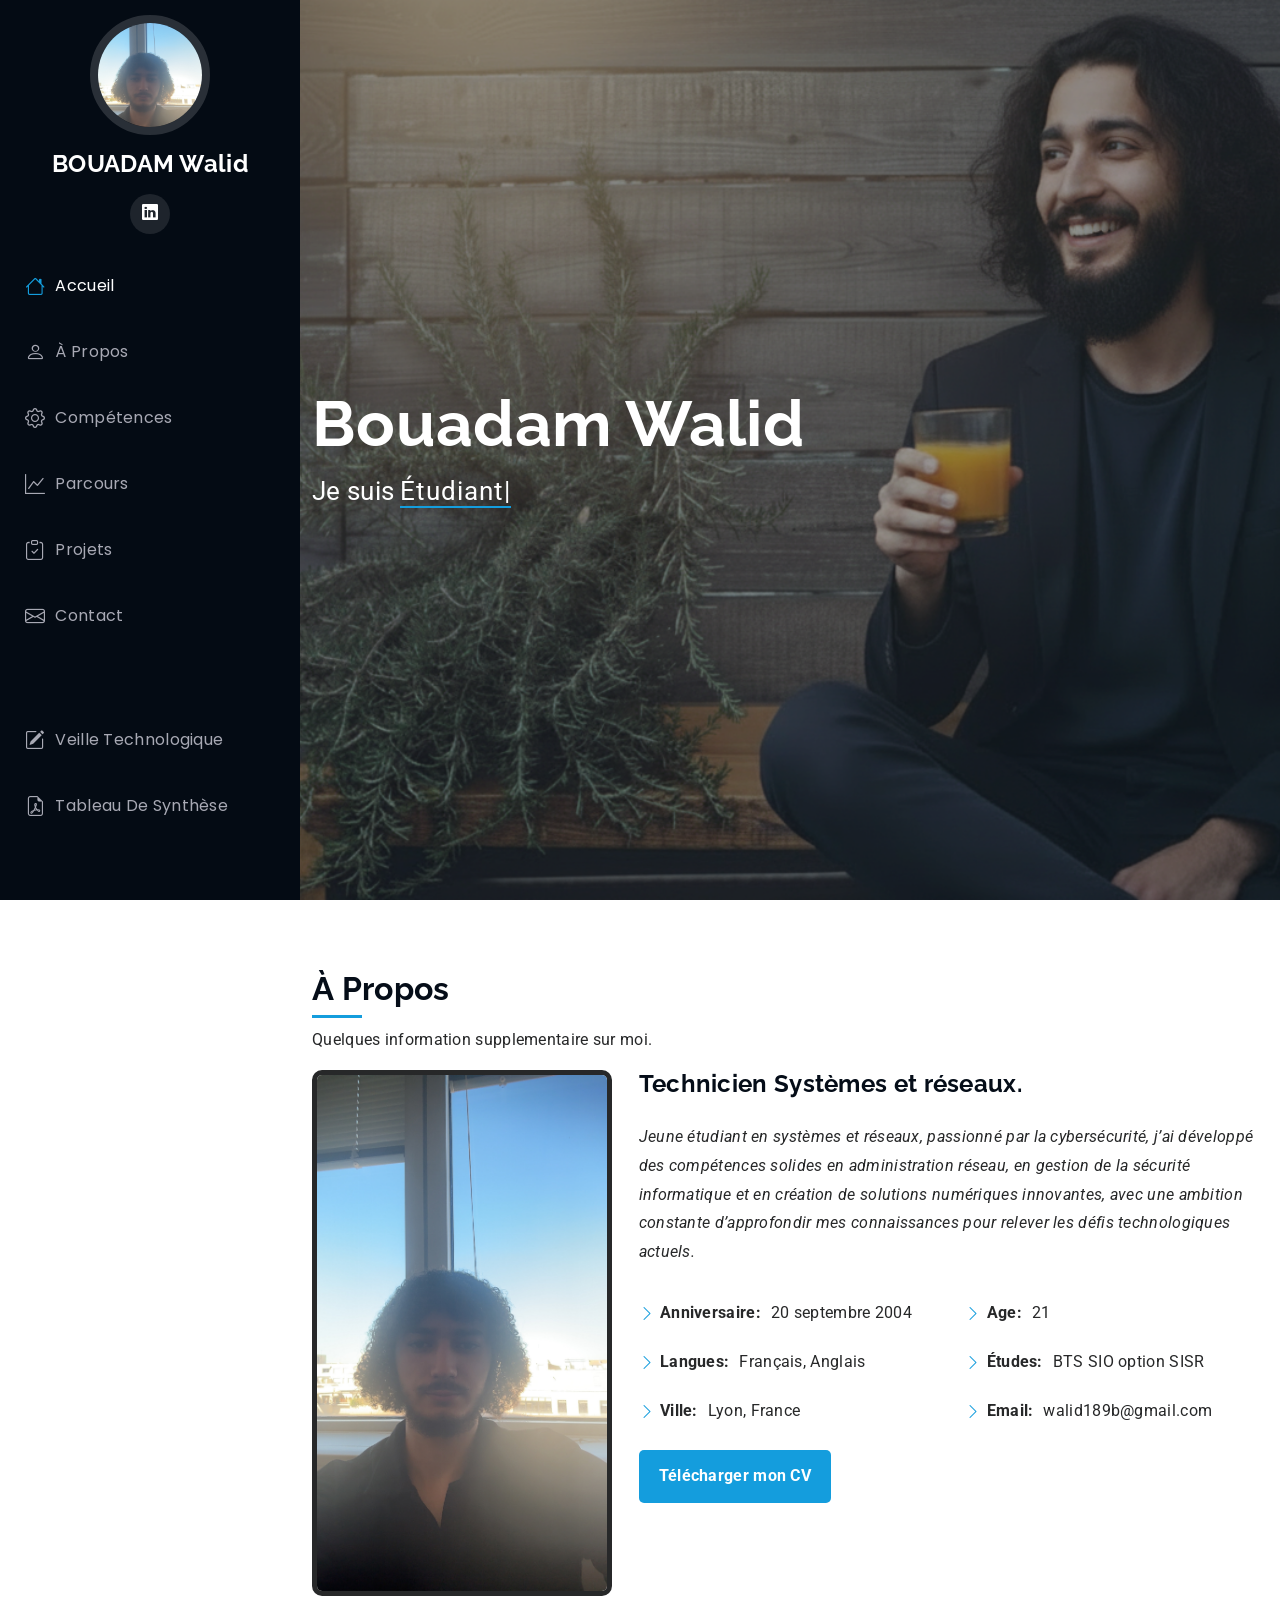
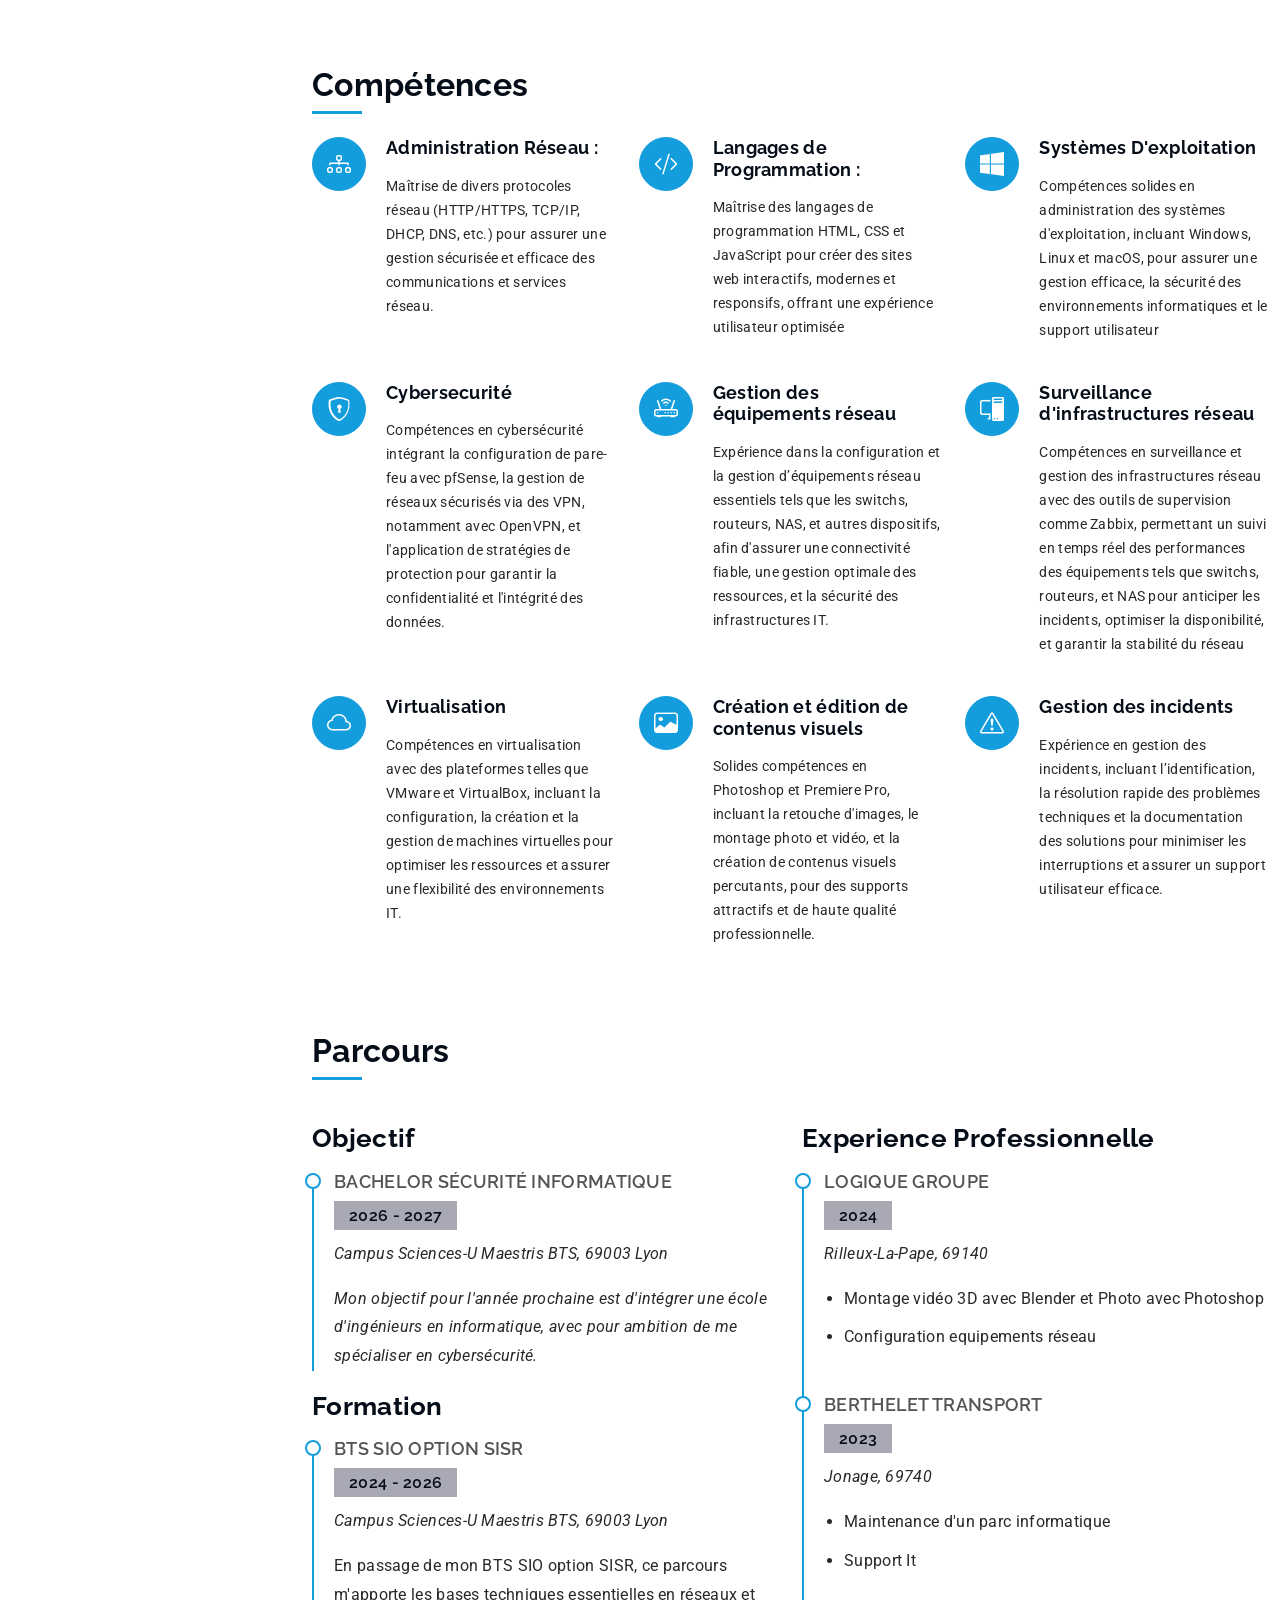
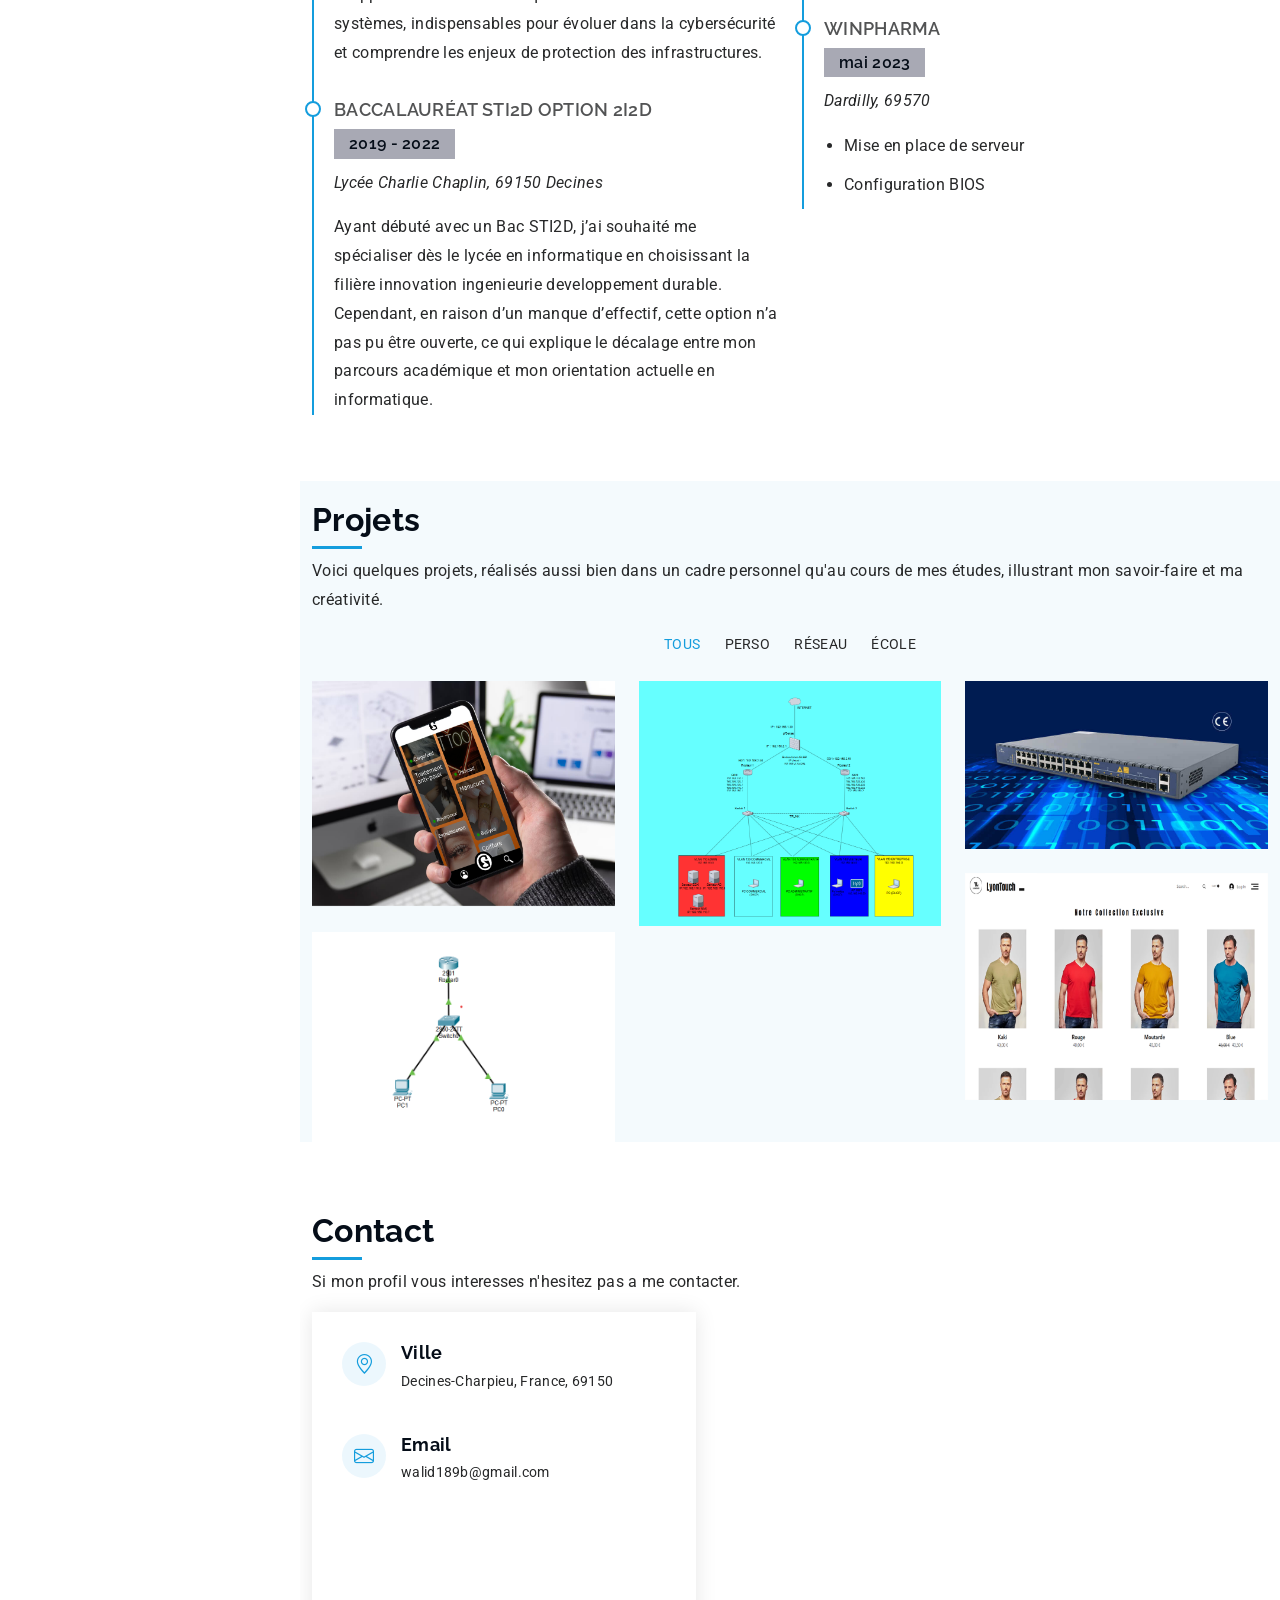
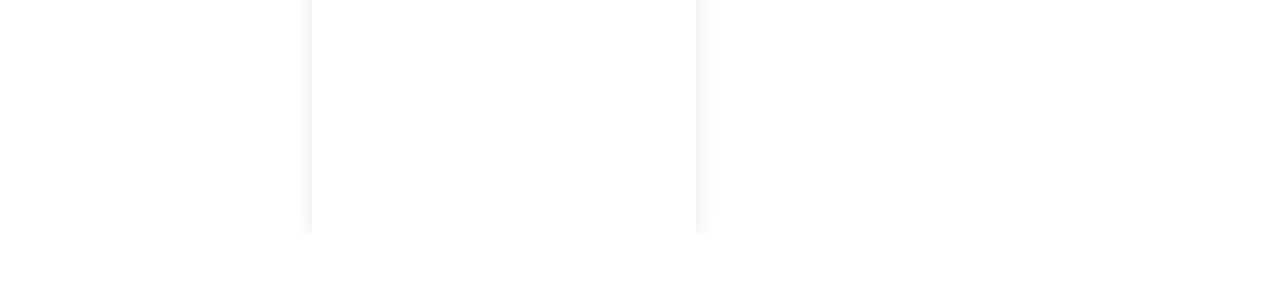
==== commit a40cf6ed: "Mise à jour parcours : ajout stage Winpharma" ====
--- a/index.html
+++ b/index.html
@@ -53,7 +53,7 @@
         <li><a href="#contact" class="active"><i class="bi bi-envelope navicon"></i> Contact</a></li>
         <br><br>
         <li><a href="TEST VEILLE.html" class="active"><i class="bi bi-pencil-square navicon"></i> Veille Technologique</a></li>
-        <li><a href="assets/img/synthese.pdf.pdf" target="_blank"><i class="bi bi-file-earmark-pdf navicon"></i> Tableau De Synthèse</a></li>
+        <li><a href="assets/img/synthese.pdf" target="_blank"><i class="bi bi-file-earmark-pdf navicon"></i> Tableau De Synthèse</a></li>
       </ul>
     </nav>
 
@@ -234,7 +234,7 @@
               <ul>
                 <li>Montage vidéo 3D avec Blender et Photo avec Photoshop</li>
                 
-                <li>Gestion de Base de Donnée avec MySQL</li>
+                <li>Configuration equipements réseau</li>
                
               </ul>
             </div><div class="resume-item">
@@ -247,12 +247,12 @@
                
               </ul>
             </div><div class="resume-item">
-              <h4>Chronopost</h4>
-              <h5>2022 - 2023 (Vacances Scolaires) </h5>
-              <p><em>Meyzieu, 69330</em></p>
+              <h4>WINPHARMA</h4>
+              <h5>mai 2023  </h5>
+              <p><em>Dardilly, 69570</em></p>
               <ul>
-                <li>Agent de trie</li>
-                <li>Re-etiquetage</li>
+                <li>Mise en place de serveur</li>
+                <li>Configuration BIOS</li>
                
               </ul>
             </div></div>
